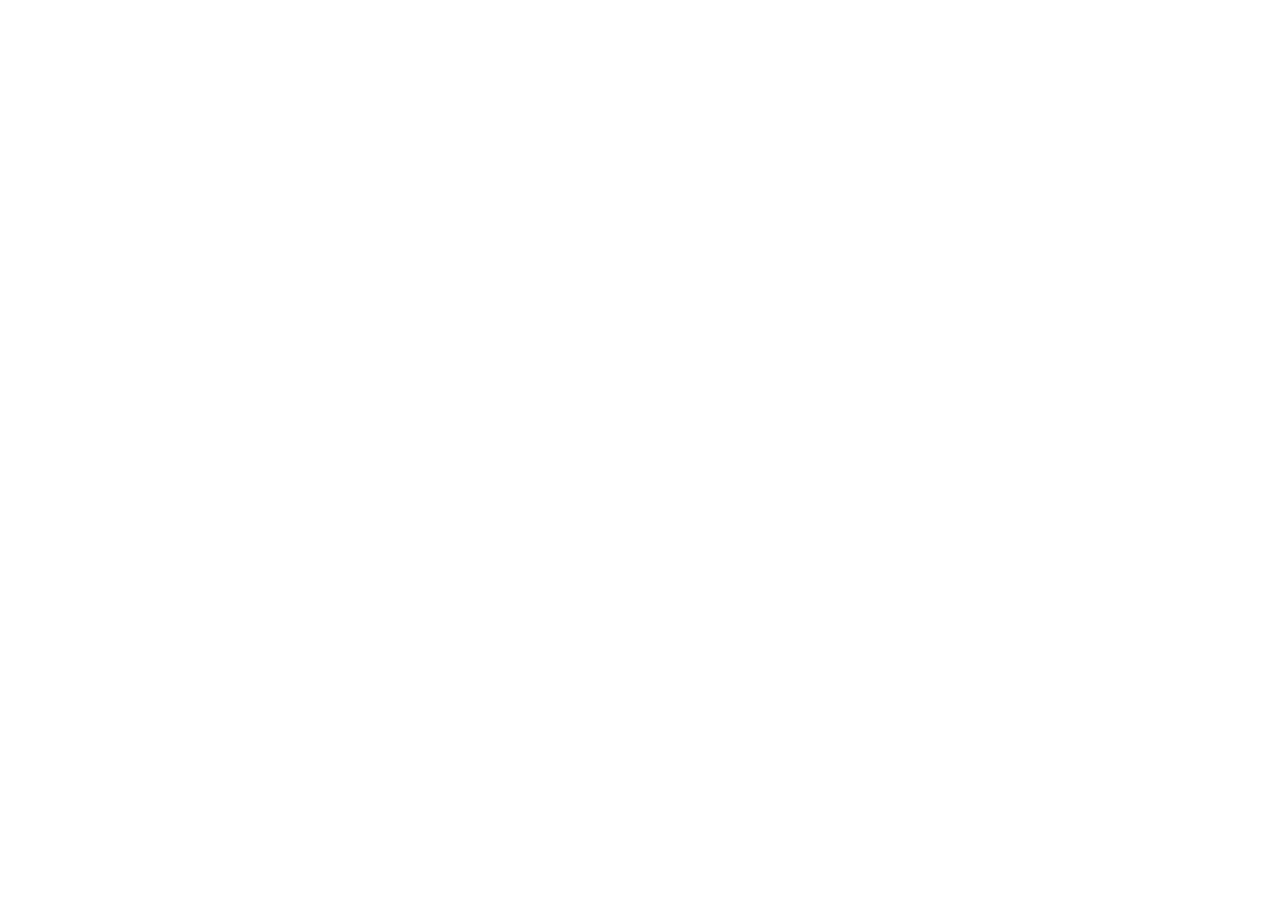
==== activities.html @ b8e9dfa6 "initial commit" ====
<!DOCTYPE html>
<html lang="en">
<head>
    <meta charset="UTF-8">
    <meta name="viewport" content="width=device-width, initial-scale=1.0">
    <title>Document</title>
</head>
<body>
    
</body>
</html>
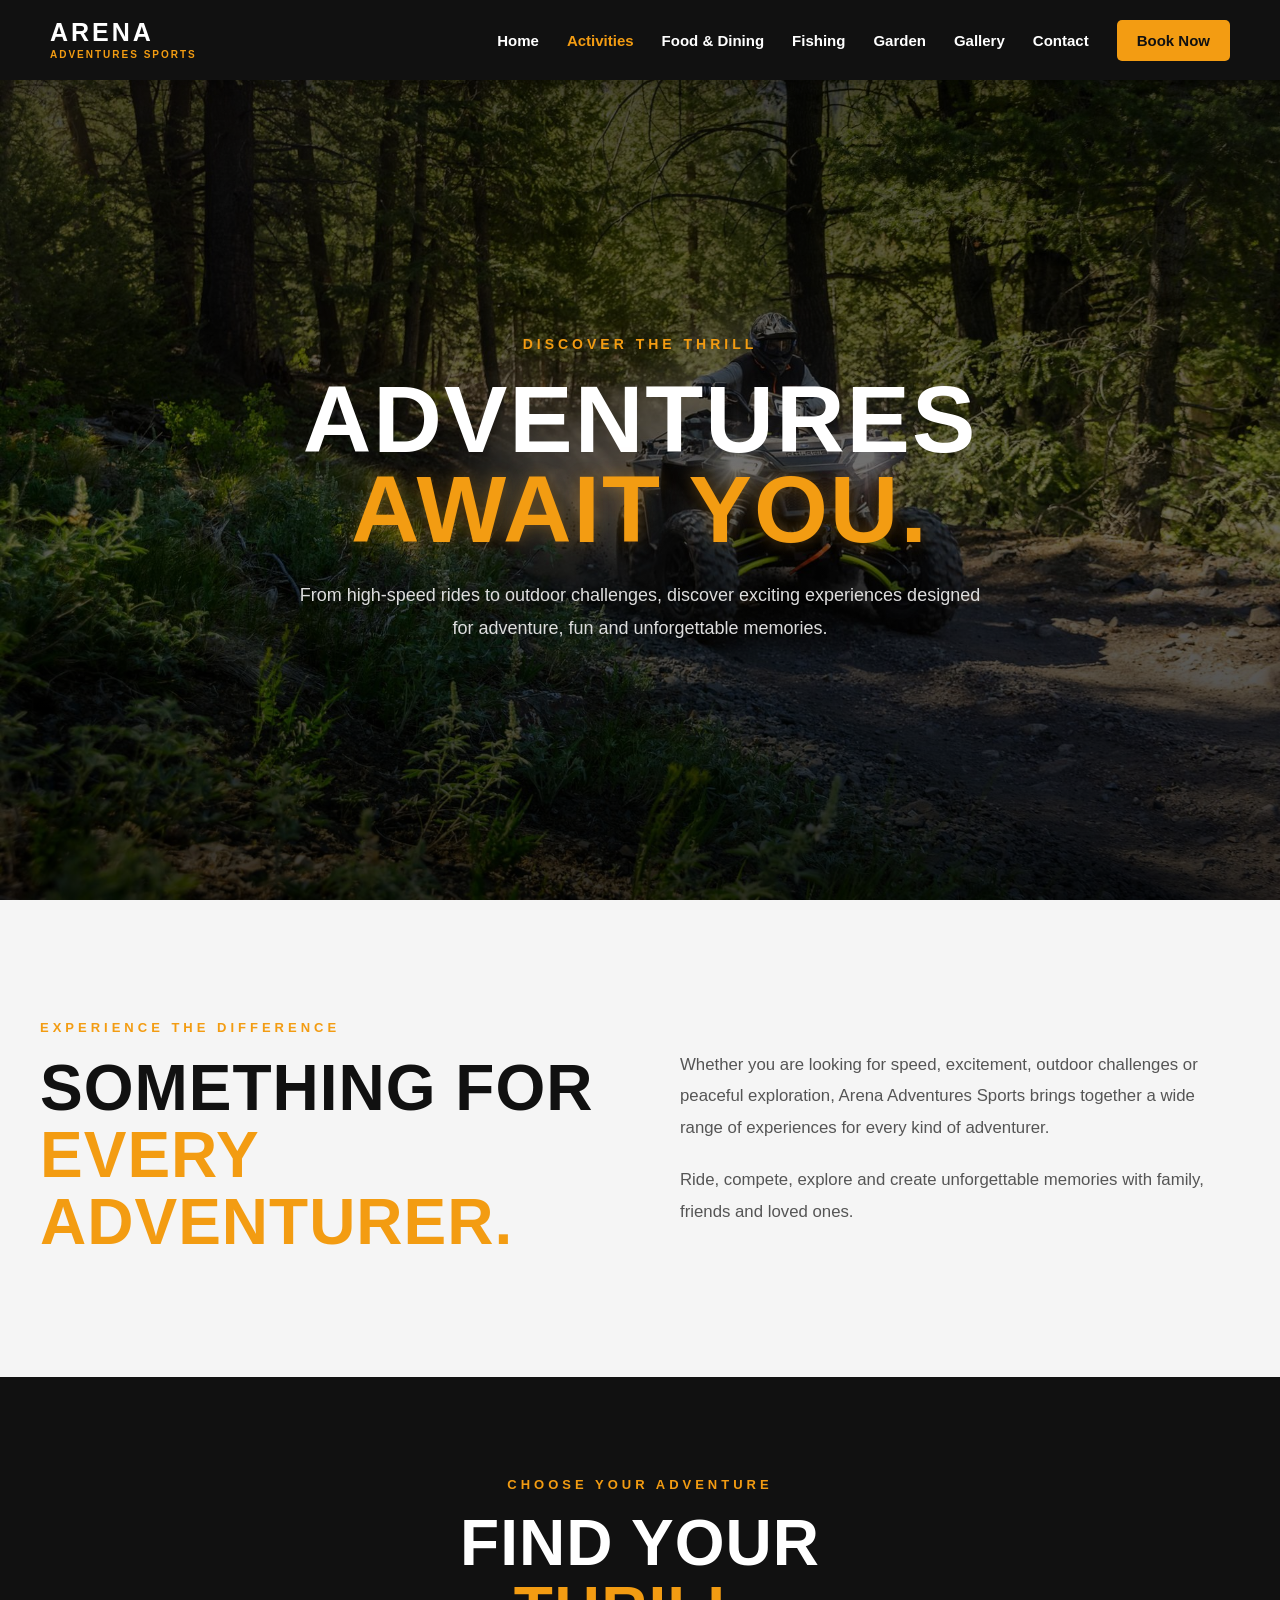
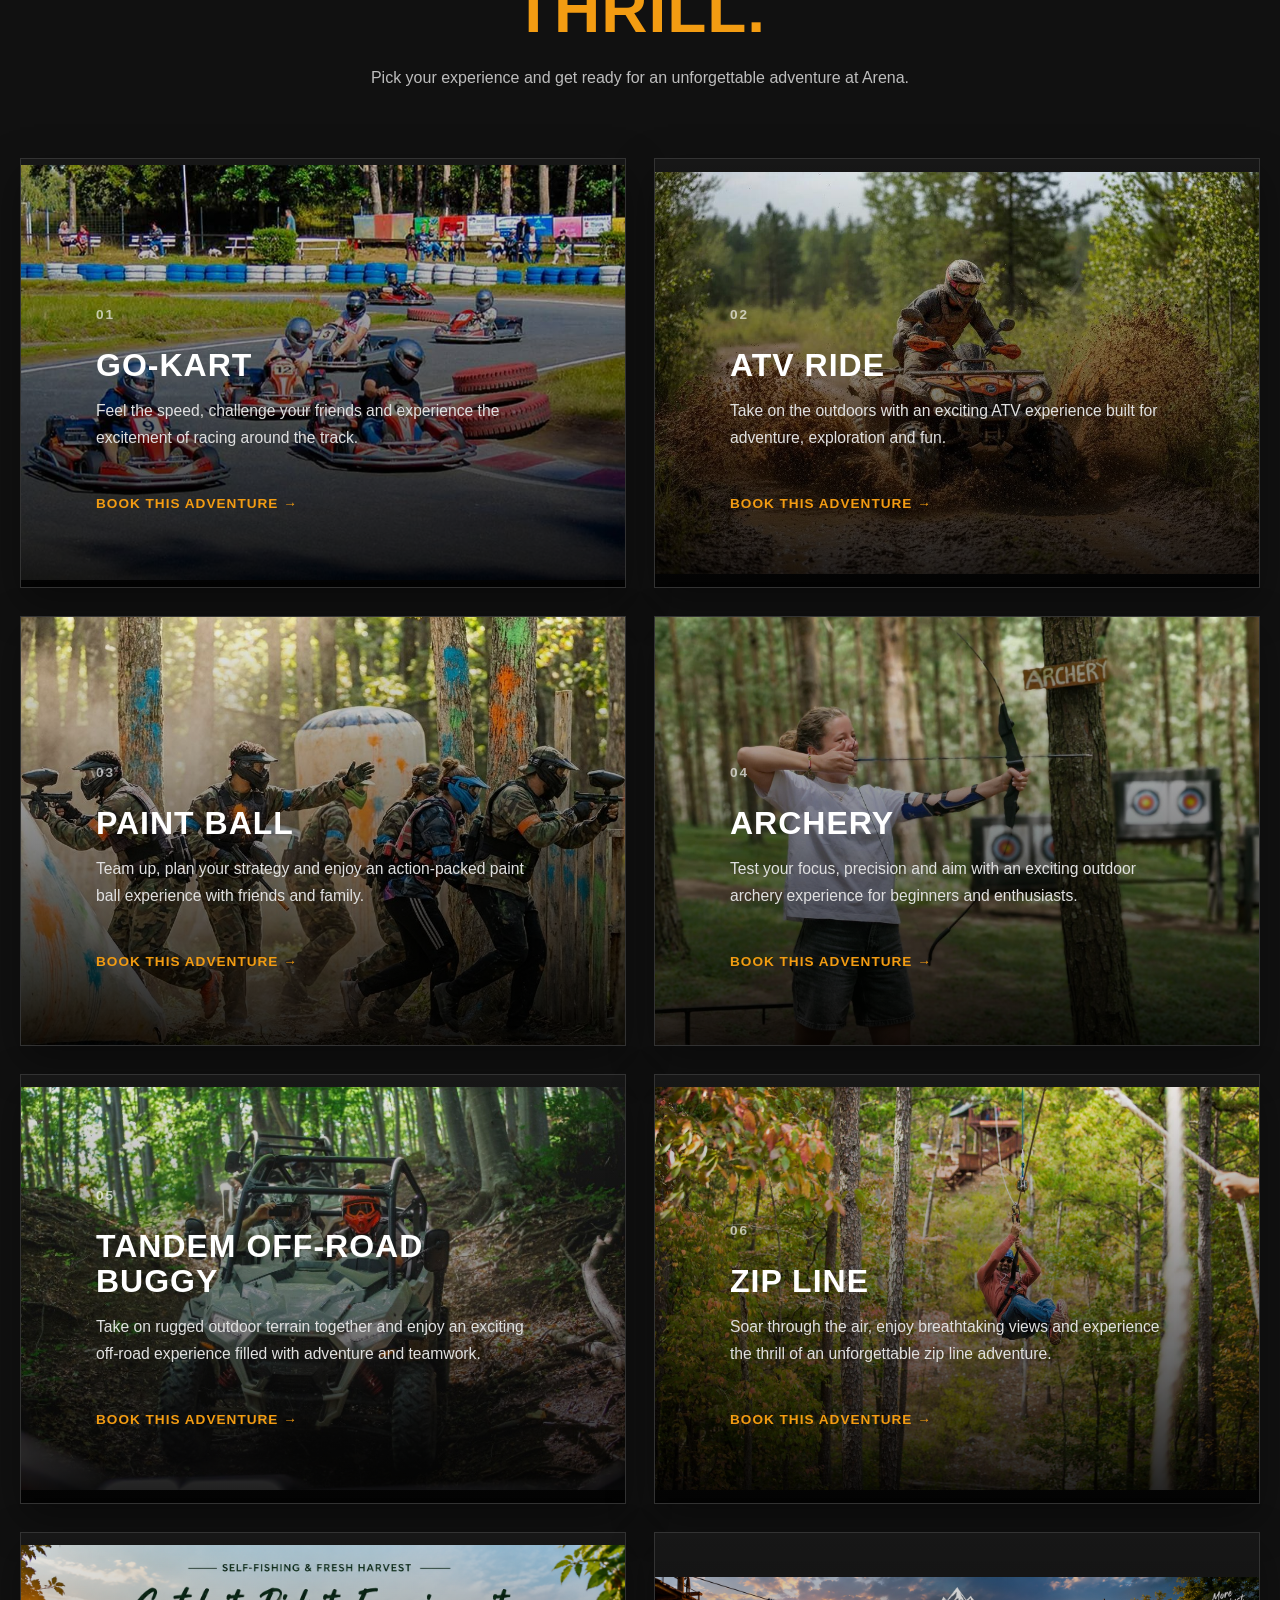
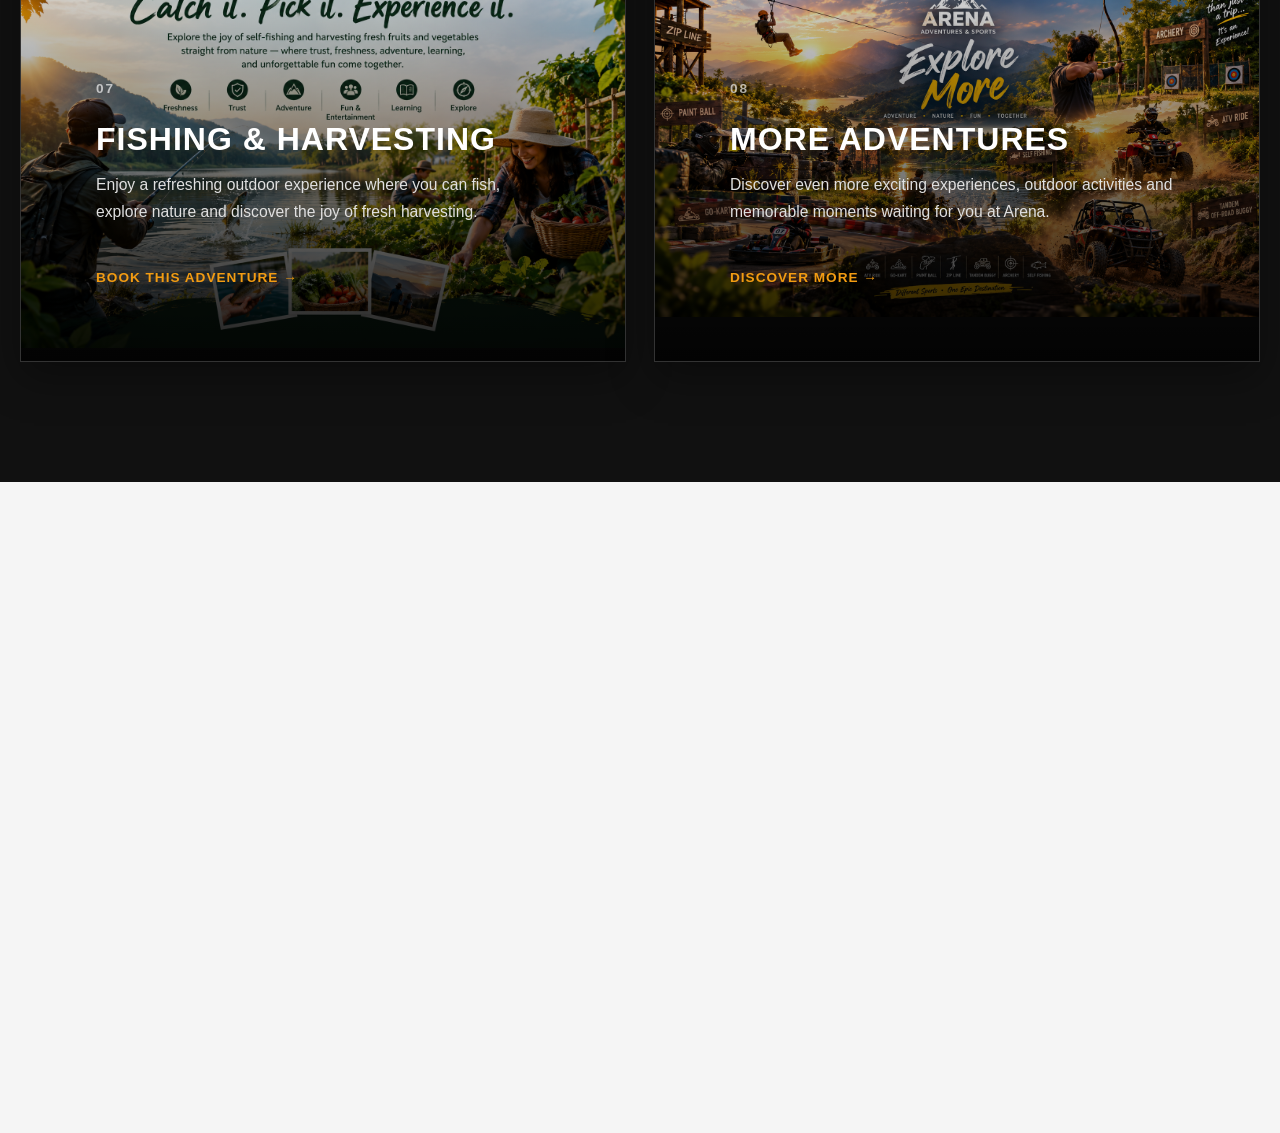
==== commit 1e4b699a: "index file change content  commit" ====
--- a/activities.html
+++ b/activities.html
@@ -1,11 +1,462 @@
 <!DOCTYPE html>
 <html lang="en">
+
 <head>
+
     <meta charset="UTF-8">
+
     <meta name="viewport" content="width=device-width, initial-scale=1.0">
-    <title>Document</title>
+
+    <title>Activities | Arena Adventures Sports</title>
+
+    <link rel="stylesheet" href="css/style.css">
+
 </head>
+
+
 <body>
-    
+
+    <!-- =================================
+         HEADER / NAVIGATION
+    ================================= -->
+
+    <header class="site-header">
+
+        <div class="logo">
+
+            <a href="index.html">
+
+                <span class="logo-main">ARENA</span>
+
+                <span class="logo-sub">
+                    ADVENTURES SPORTS
+                </span>
+
+            </a>
+
+        </div>
+
+
+        <button
+            class="menu-toggle"
+            aria-label="Open navigation menu"
+        >
+            ☰
+        </button>
+
+
+        <nav class="main-navigation">
+
+            <a href="index.html">Home</a>
+
+            <a href="activities.html">Activities</a>
+
+            <a href="food.html">Food & Dining</a>
+
+            <a href="fishing.html">Fishing</a>
+
+            <a href="garden.html">Garden</a>
+
+            <a href="gallery.html">Gallery</a>
+
+            <a href="contact.html">Contact</a>
+
+            <a href="booking.html" class="book-button">
+                Book Now
+            </a>
+
+        </nav>
+
+    </header>
+
+
+    <!-- =================================
+         ACTIVITIES PAGE
+    ================================= -->
+
+    <main>
+
+        <section class="activities-page">
+
+            <div class="activities-page-content">
+
+                <p class="section-label">
+                    DISCOVER THE THRILL
+                </p>
+
+                <h1>
+                    ADVENTURES
+                    <span>AWAIT YOU.</span>
+                </h1>
+
+                <p>
+                    From high-speed rides to outdoor challenges,
+                    discover exciting experiences designed for
+                    adventure, fun and unforgettable memories.
+                </p>
+
+            </div>
+
+        </section>
+
+         <!-- =================================
+             ACTIVITIES INTRODUCTION
+        ================================= -->
+
+        <section class="activities-intro-section">
+
+            <div class="activities-intro-container">
+
+                <div class="activities-intro-heading reveal">
+
+                    <p class="section-label">
+                        EXPERIENCE THE DIFFERENCE
+                    </p>
+
+                    <h2>
+                        SOMETHING FOR
+                        <span>EVERY ADVENTURER.</span>
+                    </h2>
+
+                </div>
+
+
+                <div class="activities-intro-content reveal">
+
+                    <p>
+                        Whether you are looking for speed, excitement,
+                        outdoor challenges or peaceful exploration,
+                        Arena Adventures Sports brings together a wide
+                        range of experiences for every kind of adventurer.
+                    </p>
+
+                    <p>
+                        Ride, compete, explore and create unforgettable
+                        memories with family, friends and loved ones.
+                    </p>
+
+                </div>
+
+            </div>
+
+        </section>
+
+        <!-- =================================
+             MAIN ACTIVITIES
+        ================================= -->
+
+        <section class="main-activities-section">
+
+            <div class="main-activities-container">
+
+                <div class="main-activities-heading reveal">
+
+                    <p class="section-label">
+                        CHOOSE YOUR ADVENTURE
+                    </p>
+
+                    <h2>
+                        FIND YOUR
+                        <span>THRILL.</span>
+                    </h2>
+
+                    <p>
+                        Pick your experience and get ready for
+                        an unforgettable adventure at Arena.
+                    </p>
+
+                </div>
+
+
+                <div class="main-activities-grid">
+
+
+                    <!-- GO-KART -->
+
+                    <article class="main-activity-card go-kart-activity reveal">
+
+                        <div class="main-activity-content">
+
+                            <span class="main-activity-number">
+                                01
+                            </span>
+
+                            <h3>
+                                GO-KART
+                            </h3>
+
+                            <p>
+                                Feel the speed, challenge your friends
+                                and experience the excitement of racing
+                                around the track.
+                            </p>
+
+                            <a href="booking.html">
+                                BOOK THIS ADVENTURE →
+                            </a>
+
+                        </div>
+
+                    </article>
+
+
+                    <!-- ATV -->
+
+                    <article class="main-activity-card atv-activity reveal">
+
+                        <div class="main-activity-content">
+
+                            <span class="main-activity-number">
+                                02
+                            </span>
+
+                            <h3>
+                                ATV RIDE
+                            </h3>
+
+                            <p>
+                                Take on the outdoors with an exciting
+                                ATV experience built for adventure,
+                                exploration and fun.
+                            </p>
+
+                            <a href="booking.html">
+                                BOOK THIS ADVENTURE →
+                            </a>
+
+                        </div>
+
+                    </article>
+
+
+                    <!-- PAINT BALL -->
+
+                    <article class="main-activity-card paint-ball-activity reveal">
+
+                        <div class="main-activity-content">
+
+                            <span class="main-activity-number">
+                                03
+                            </span>
+
+                            <h3>
+                                PAINT BALL
+                            </h3>
+
+                            <p>
+                                Team up, plan your strategy and enjoy
+                                an action-packed paint ball experience
+                                with friends and family.
+                            </p>
+
+                            <a href="booking.html">
+                                BOOK THIS ADVENTURE →
+                            </a>
+
+                        </div>
+
+                    </article>
+
+
+                    <!-- ARCHERY -->
+
+                    <article class="main-activity-card archery-activity reveal">
+
+                        <div class="main-activity-content">
+
+                            <span class="main-activity-number">
+                                04
+                            </span>
+
+                            <h3>
+                                ARCHERY
+                            </h3>
+
+                            <p>
+                                Test your focus, precision and aim with
+                                an exciting outdoor archery experience
+                                for beginners and enthusiasts.
+                            </p>
+
+                            <a href="booking.html">
+                                BOOK THIS ADVENTURE →
+                            </a>
+
+                        </div>
+
+                    </article>
+
+                    <!-- TANDEM OFF-ROAD BUGGY -->
+
+                    <article class="main-activity-card buggy-activity reveal">
+
+                        <div class="main-activity-content">
+
+                            <span class="main-activity-number">
+                                05
+                            </span>
+
+                            <h3>
+                                TANDEM OFF-ROAD BUGGY
+                            </h3>
+
+                            <p>
+                                Take on rugged outdoor terrain together
+                                and enjoy an exciting off-road experience
+                                filled with adventure and teamwork.
+                            </p>
+
+                            <a href="booking.html">
+                                BOOK THIS ADVENTURE →
+                            </a>
+
+                        </div>
+
+                    </article>
+
+
+                    <!-- ZIP LINE -->
+
+                    <article class="main-activity-card zipline-activity reveal">
+
+                        <div class="main-activity-content">
+
+                            <span class="main-activity-number">
+                                06
+                            </span>
+
+                            <h3>
+                                ZIP LINE
+                            </h3>
+
+                            <p>
+                                Soar through the air, enjoy breathtaking
+                                views and experience the thrill of an
+                                unforgettable zip line adventure.
+                            </p>
+
+                            <a href="booking.html">
+                                BOOK THIS ADVENTURE →
+                            </a>
+
+                        </div>
+
+                    </article>
+
+
+                    <!-- FISHING & HARVESTING -->
+
+                    <article class="main-activity-card fishing-activity reveal">
+
+                        <div class="main-activity-content">
+
+                            <span class="main-activity-number">
+                                07
+                            </span>
+
+                            <h3>
+                                FISHING & HARVESTING
+                            </h3>
+
+                            <p>
+                                Enjoy a refreshing outdoor experience
+                                where you can fish, explore nature and
+                                discover the joy of fresh harvesting.
+                            </p>
+
+                            <a href="booking.html">
+                                BOOK THIS ADVENTURE →
+                            </a>
+
+                        </div>
+
+                    </article>
+
+
+                    <!-- MORE ADVENTURES -->
+
+                    <article class="main-activity-card more-adventures-activity reveal">
+
+                        <div class="main-activity-content">
+
+                            <span class="main-activity-number">
+                                08
+                            </span>
+
+                            <h3>
+                                MORE ADVENTURES
+                            </h3>
+
+                            <p>
+                                Discover even more exciting experiences,
+                                outdoor activities and memorable moments
+                                waiting for you at Arena.
+                            </p>
+
+                            <a href="booking.html">
+                                DISCOVER MORE →
+                            </a>
+
+                        </div>
+
+                    </article>
+
+
+                </div>
+
+            </div>
+
+        </section>
+
+        <!-- =================================
+             ACTIVITIES BOTTOM CTA
+        ================================= -->
+
+        <section class="activities-bottom-cta reveal">
+
+            <div class="activities-bottom-cta-content">
+
+                <p class="section-label">
+                    YOUR ADVENTURE STARTS HERE
+                </p>
+
+                <h2>
+                    READY TO MAKE
+                    <span>YOUR MOVE?</span>
+                </h2>
+
+                <p>
+                    Choose your adventure, bring your favourite people
+                    and get ready for an unforgettable experience
+                    at Arena Adventures Sports.
+                </p>
+
+                <div class="activities-bottom-buttons">
+
+                    <a href="booking.html" class="activities-cta-primary">
+                        BOOK YOUR ADVENTURE
+                    </a>
+
+                    <a href="contact.html" class="activities-cta-secondary">
+                        CONTACT US
+                    </a>
+
+                </div>
+
+            </div>
+
+        </section>
+
+
+    </main>
+
+
+    <!-- =================================
+         JAVASCRIPT
+    ================================= -->
+
+    <script src="js/script.js"></script>
+
 </body>
+
 </html>
--- a/css/style.css
+++ b/css/style.css
@@ -0,0 +1,3680 @@
+* {
+    margin: 0;
+    padding: 0;
+    box-sizing: border-box;
+}
+
+body {
+    font-family: Arial, sans-serif;
+    background-color: #f5f5f5;
+    color: #222;
+}
+
+.site-header {
+    width: 100%;
+    height: 80px;
+
+    display: flex;
+    align-items: center;
+    justify-content: space-between;
+
+    padding: 0 50px;
+
+    background-color: #111;
+
+    position: sticky;
+    top: 0;
+
+    z-index: 1000;
+
+    box-shadow: 0 3px 15px rgba(0, 0, 0, 0.25);
+}
+
+.logo a {
+    color: white;
+    text-decoration: none;
+
+    display: flex;
+    flex-direction: column;
+
+    line-height: 1;
+}
+
+.logo-main {
+    font-size: 25px;
+    font-weight: 900;
+    letter-spacing: 3px;
+}
+
+.logo-sub {
+    margin-top: 5px;
+
+    font-size: 10px;
+    font-weight: 700;
+
+    letter-spacing: 2px;
+
+    color: #f39c12;
+}
+
+.main-navigation {
+    display: flex;
+    align-items: center;
+    gap: 28px;
+}
+
+.main-navigation a {
+    color: white;
+    text-decoration: none;
+
+    font-size: 15px;
+    font-weight: 600;
+
+    transition: 0.3s;
+}
+
+.main-navigation a:hover {
+    color: #f39c12;
+}
+
+.main-navigation .book-button {
+    background-color: #f39c12;
+
+    color: #111;
+
+    padding: 12px 20px;
+
+    border-radius: 5px;
+
+    font-weight: 700;
+}
+
+.main-navigation .book-button:hover {
+    background-color: white;
+    color: #111;
+}
+
+.main-navigation a.active {
+    color: #f39c12;
+}
+
+.menu-toggle {
+    display: none;
+
+    background: transparent;
+    border: none;
+
+    color: white;
+
+    font-size: 30px;
+    cursor: pointer;
+}
+
+@media (max-width:900px) {
+    .site-header {
+        padding: 0 25px;
+    }
+
+    .menu-toggle {
+        display: block;
+    }
+    .main-navigation {
+         display: none;
+
+         position: absolute;
+
+         top: 80px;
+         left: 0;
+
+         width: 100%;
+
+         background-color: #111;
+
+         flex-direction: column;
+
+         gap: 0;
+
+         padding: 20px 0;
+    }
+
+
+    .main-navigation.menu-open {
+        display:flex;
+    }
+
+    .main-navigation a {
+        width: 100%;
+
+        text-align: center;
+
+        padding: 15px 0;
+    }
+
+    
+}
+
+.hero {
+    min-height: calc(100vh - 80px);
+
+    display: flex;
+    align-items: center;
+    justify-content: center;
+
+    text-align: center;
+
+    padding: 80px 30px;
+
+    background:
+        linear-gradient(
+            90deg,
+            rgba(0, 0, 0, 0.55),
+            rgba(0, 0, 0, 0.25),
+            rgba(0, 0, 0, 0.45)
+        ),
+        url("../images/hero1.jpg");
+
+        background-size: cover;
+        background-position: center;
+        background-repeat: no-repeat;
+        
+        
+
+    color: white;
+
+    position: relative;
+}
+
+.hero-content {
+    max-width: 900px;
+    width: 100%;
+    margin: 0 auto;
+}
+
+.hero-small-text {
+    font-size: 17px;
+    font-weight: 750;
+    letter-spacing: 3px;
+    color: #e48f06;
+    margin-bottom: 15px;
+}
+
+.hero h1 {
+    font-size: clamp( 45px, 6vw, 80px);
+    line-height: 1.05;
+    font-weight: 900;
+    letter-spacing: 2px;
+    margin-bottom: 20px;
+}
+
+.hero h2 {
+    font-size: clamp(24px, 4vw, 42px);
+    font-weight: 500;
+    margin-bottom: 25px;
+}
+
+.hero-description {
+    max-width: 700px;
+    margin: 0 auto 35px;
+    font-size: 18px;
+    line-height: 1.7;
+    color: #dddddd;
+}
+
+.hero-buttons {
+    display: flex;
+    justify-content: center;
+    align-items: center;
+    gap: 20px;
+    flex-wrap: wrap;
+}
+
+.hero-button {
+    display: inline-block;
+    padding: 15px 28px;
+    text-decoration: none;
+    font-size: 14px;
+    font-weight: 800;
+    letter-spacing: 1px;
+    border-radius: 5px;
+    transition: 0.3s;
+}
+
+.primary-button {
+    background-color: #f39c12;
+    color: #111;
+}
+
+.primary-button:hover {
+    background-color: white;
+    color: #111;
+    transform: translate(-3px);
+}
+
+.secondary-button {
+    border: 2px solid white;
+    color: white;
+}
+
+.secondary-button:hover {
+    background-color: white;
+    color: #111;
+    transform: translate(-3px);
+}
+
+.scroll-indicator {
+    position: absolute;
+
+    bottom: 30px;
+    left: 50%;
+
+    transform: translate(-50%);
+
+    display: flex;
+    flex-direction: column;
+
+    align-items: center;
+
+    gap: 8px;
+
+    color: white;
+
+    font-size: 11px;
+
+    font-weight: 700;
+
+    letter-spacing: 2px;
+
+    opacity: 0.85;
+}
+
+.scroll-arrow {
+    font-size: 25px;
+    line-height: 1;
+    animation: scrollDown 1.5s infinite;
+}
+
+@keyframes scrollDown {
+    0%{
+        transform: translate(0);
+    }
+    50% {
+        transform: translate(8px);
+    }
+    100% {
+        transform: translate(0);
+    }
+}
+
+.experience-section {
+    padding: 120px 50px;
+    background-color: #f5f5f5;
+    color: #111;
+}
+
+.experience-container {
+    max-width: 1200px;
+    margin: 0 auto;
+    display: grid;
+    grid-template-columns: 1fr 1fr;
+    gap: 80px;
+    align-items: center;
+}
+
+.section-label {
+    margin-bottom: 18px;
+    font-size: 13px;
+    font-weight: 800;
+    letter-spacing: 4px;
+    color: #f39c12;
+}
+
+.experience-content h2 {
+    margin-bottom: 25px;
+    font-size: clamp(38px, 5vw, 60px);
+    line-height: 1.05;
+    font-weight: 900;
+    letter-spacing: 1px;
+}
+
+.experience-content h2 span {
+    display: block;
+    color: #f39c12;
+}
+
+.experience-description {
+    max-width: 600px;
+    margin-bottom: 18px;
+    font-size: 17px;
+    line-height: 1.8;
+    color: #555;
+}
+
+.experience-button {
+    display: inline-block;
+    margin-top: 15px;
+    padding: 14px 25px;
+    background-color: #111;
+    color: white;
+    text-decoration: none;
+    font-size: 13px;
+    font-weight: 800;
+    letter-spacing: 1px;
+    border-radius: 5px;
+    transition: 0.3s;
+}
+
+.experience-button:hover {
+    background-color: #f39c12;
+    color: #111;
+    transform: translate(-3px);
+}
+
+.experience-highlights {
+    display: flex;
+    flex-direction: column;
+    gap: 0;
+}
+
+.highlight-item {
+    display: grid;
+    grid-template-columns: 70px 1fr;
+    gap: 25px;
+    padding: 28px 0;
+    border-bottom: 1px solid #d6d6d6;
+}
+
+.highlight-item:first-child {
+    border-top: 1px solid #d6d6d6;
+}
+
+.highlight-item h3 {
+    font-size: 22px;
+    font-weight: 900;
+    color: #f39c12;
+}
+
+.highlight-item h4 {
+    margin-bottom: 8px;
+    font-size: 18px;
+    font-weight: 900;
+    letter-spacing: 2px;
+}
+
+.highlight-item p {
+    font-size: 14px;
+    line-height: 1.6;
+    color: #666;
+}
+
+@media (max-width: 900px) {
+    .experience-section {
+        padding: 80px 25px;
+    }
+
+    .experience-container {
+        grid-template-columns: 1fr;
+        gap: 60px;
+    }
+
+    .experience-content h2 {
+        font-size: 42px;
+    }
+
+    .experience-description {
+        font-size: 16px;
+    }
+
+    .highlight-item {
+        grid-template-columns: 55px 1fr;
+        gap: 15px;
+    }
+}
+
+.activities-section {
+    padding: 120px 50px;
+    background-color: #111;
+    color: white;
+}
+
+.activities-container {
+    max-width: 1200px;
+    margin: 0 auto;
+}
+
+.activities-heading {
+    max-width: 700px;
+    margin-bottom: 60px;
+}
+
+.activities-heading h2 {
+    margin-bottom: 20px;
+    font-size: clamp(40px, 5vw, 64px);
+    line-height: 1.05;
+    font-weight: 900;
+    letter-spacing: 1px;
+}
+
+.activities-heading h2 span {
+    display: block;
+    color: #f39c12;
+}
+
+.activities-heading > p:last-child {
+    max-width: 600px;
+    font-size: 17px;
+    line-height: 1.7;
+    color: #bdbdbd;
+}
+
+.activities-grid {
+    display: grid;
+    grid-template-columns: repeat(2, 1fr);
+    gap: 20px;
+}
+
+.activity-card {
+    min-height: 320px;
+    display: flex;
+    align-items: flex-end;
+    padding: 35px;
+    background: 
+        linear-gradient(
+            180deg,
+            rgba(0, 0, 0, 0.10),
+            rgba(0, 0, 0, 0.90)
+        );
+    border: 1px solid #333;
+    position: relative;
+    overflow: hidden;
+    transition: 0.4s;
+}
+
+.activity-card:hover {
+    transform: translate(-8px);
+    border-color: #f39c12;
+}
+
+.activity-card-content {
+    position: relative;
+    z-index: 2;
+    max-width: 500px;
+}
+
+.activity-number {
+    display: block;
+    margin-bottom: 15px;
+    color: #f39c12;
+    font-size: 13px;
+    font-weight: 800;
+    letter-spacing: 3px;
+}
+
+.activity-card h3 {
+    margin-bottom: 12px;
+    font-size: 30px;
+    font-weight: 900;
+    letter-spacing: 1px;
+}
+
+.activity-card p {
+    margin-bottom: 20px;
+    font-size: 15px;
+    line-height: 1.6;
+    color: #d0d0d0;
+}
+
+.activity-card a {
+    color: #f39c12;
+    text-decoration: none;
+    font-size: 13px;
+    font-weight: 800;
+    letter-spacing: 1px;
+    transition: 0.3s;
+}
+
+.activity-card a:hover {
+    color: white;
+    padding-left: 6px;
+}
+
+@media (max-width: 900px) {
+    .activities-section {
+        padding: 80px 25px;
+    }
+
+    .activities-grid {
+        grid-template-columns: 1fr;
+    }
+
+    .activity-card {
+        min-height: 280px;
+        padding: 28px;
+    }
+}
+
+.go-kart-card {
+    background: 
+        linear-gradient(
+            180deg,
+            rgba(0, 0, 0, 0.10),
+            rgba(0, 0, 0, 0.90)
+        ),
+        url("../images/go-kart.jpg");
+
+        background-size: cover;
+        background-position: center;
+        background-repeat: no-repeat;
+}
+
+.atv-card {
+    background: 
+       linear-gradient(
+        180deg,
+        rgba(0, 0, 0, 0.10),
+        rgba(0, 0, 0, 0.90)
+       ),
+       url("../images/atv.jpg");
+
+       background-size: cover;
+       background-position: center;
+       background-repeat: no-repeat;
+}
+
+.paint-ball-card {
+    background: 
+    linear-gradient(
+        180deg,
+        rgba(0, 0, 0, 0.10),
+        rgba(0, 0, 0, 0.90)
+    ),
+    url("../images/paint-ball.jpg");
+
+    background-size: cover;
+    background-position: center;
+    background-repeat: no-repeat;
+}
+
+/* ================================
+   NEW ACTIVITY CARD IMAGES
+================================ */
+
+.archery-card {
+    background:
+        linear-gradient(
+            180deg,
+            rgba(0, 0, 0, 0.10),
+            rgba(0, 0, 0, 0.90)
+        ),
+        url("../images/archery.jpg");
+
+    background-size: cover;
+    background-position: center;
+    background-repeat: no-repeat;
+}
+
+.buggy-card {
+    background:
+        linear-gradient(
+            180deg,
+            rgba(0, 0, 0, 0.10),
+            rgba(0, 0, 0, 0.90)
+        ),
+        url("../images/buggy.jpg");
+
+    background-size: cover;
+    background-position: center;
+    background-repeat: no-repeat;
+}
+
+.rope-card {
+    background:
+        linear-gradient(
+            180deg,
+            rgba(0, 0, 0, 0.10),
+            rgba(0, 0, 0, 0.90)
+        ),
+        url("../images/zipline.jpg");
+
+    background-size: cover;
+    background-position: center;
+    background-repeat: no-repeat;
+}
+
+.more-card {
+    background: 
+    linear-gradient(
+        180deg,
+        rgba(0, 0, 0, 0.10),
+        rgba(0, 0, 0, 0.90)
+    ),
+    url("../images/food.png");
+
+    background-size: cover;
+    background-position: center;
+    background-repeat: no-repeat;
+}
+
+.fish-card {
+    background: 
+    linear-gradient(
+        180deg,
+        rgba(0, 0, 0, 0.10),
+        rgba(0, 0, 0, 0.90)
+    ),
+    url("../images/fishing.jpg");
+
+    background-size: cover;
+    background-position: center;
+    background-repeat: no-repeat;
+}
+
+.go-kart-card,
+.atv-card,
+.paint-ball-card,
+.archery-card,
+.buggy-card,
+.rope-card,
+.more-card,
+.fish-card {
+    background-size: 100%;
+
+    transition: 
+         transform 0.5s ease,
+         background-size 1.5s ease;
+}
+
+.go-kart-card:hover,
+.atv-card:hover,
+.paint-ball-card:hover,
+.archery-card:hover,
+.buggy-card:hover,
+.rope-card:hover,
+.more-card:hover,
+.fish-card:hover {
+    background-size: 135%;
+    transform: translate(-8px);
+}
+
+
+.activities-cta {
+    margin-top: 50px;
+    text-align: center;
+}
+
+.activities-cta a {
+    display: inline-block;
+    padding: 15px 30px;
+    border: 2px solid #f39c12;
+    color: #f39c12;
+    text-decoration: none;
+    font-size: 13px;
+    font-weight: 800;
+    letter-spacing: 1px;
+    transition: 0.3s;
+}
+
+.activities-cta a:hover {
+    background-color: #f39c12;
+    color: #111;
+    transform: translate(-3px);
+}
+
+.activity-card::after {
+    content: "";
+    position: absolute;
+    inset: 0;
+    background: rgba(0, 0, 0, 0.15);
+    transition: 0.4s;
+}
+
+.activity-card:hover::after {
+    background: rgba(0, 0, 0, 0.35);
+}
+
+.cinematic-title {
+    display: flex;
+    justify-content: center;
+    align-items: center;
+    flex-wrap: wrap;
+    gap: 0 18px;
+}
+
+.cinematic-title span {
+    display: inline-block;
+
+    opacity: 0;
+
+    transform: translateY(35px);
+
+    animation: cinematicReveal 0.8s ease forwards;
+}
+
+
+/* WORD-BY-WORD DELAY */
+
+.cinematic-title span:nth-child(1) {
+    animation-delay: 0.2s;
+}
+
+.cinematic-title span:nth-child(2) {
+    animation-delay: 0.4s;
+}
+
+.cinematic-title span:nth-child(3) {
+    animation-delay: 0.6s;
+}
+
+.cinematic-title span:nth-child(4) {
+    animation-delay: 0.8s;
+}
+
+.cinematic-title span:nth-child(5) {
+    animation-delay: 1s;
+}
+
+
+/* CINEMATIC REVEAL */
+
+@keyframes cinematicReveal {
+
+    0% {
+        opacity: 0;
+        transform: translateY(35px);
+        filter: blur(8px);
+    }
+
+    100% {
+        opacity: 1;
+        transform: translateY(0);
+        filter: blur(0);
+    }
+
+}
+
+.hero-subtitle {
+    opacity: 0;
+
+    transform: translateY(25px);
+
+    filter: blur(6px);
+
+    animation: subtitleReveal 1s ease forwards;
+
+    animation-delay: 1.5s;
+}
+
+
+/* ================================
+   SUBTITLE REVEAL
+================================ */
+
+@keyframes subtitleReveal {
+
+    0% {
+        opacity: 0;
+        transform: translateY(25px);
+        filter: blur(6px);
+    }
+
+    60% {
+        opacity: 1;
+        transform: translateY(-2px);
+        filter: blur(1px);
+    }
+
+    100% {
+        opacity: 1;
+        transform: translateY(0);
+        filter: blur(0);
+    }
+
+}
+
+.hero-description-animated {
+    opacity: 0;
+
+    transform: translateY(20px);
+
+    filter: blur(5px);
+
+    animation: descriptionReveal 1s ease forwards;
+
+    animation-delay: 1.9s;
+}
+
+
+/* ================================
+   DESCRIPTION REVEAL
+================================ */
+
+@keyframes descriptionReveal {
+
+    0% {
+        opacity: 0;
+        transform: translateY(20px);
+        filter: blur(5px);
+    }
+
+    60% {
+        opacity: 1;
+        transform: translateY(-2px);
+        filter: blur(1px);
+    }
+
+    100% {
+        opacity: 1;
+        transform: translateY(0);
+        filter: blur(0);
+    }
+
+}
+
+.hero-buttons-animated {
+    opacity: 0;
+
+    transform: translateY(25px);
+
+    filter: blur(5px);
+
+    animation: buttonsReveal 1s ease forwards;
+
+    animation-delay: 2.3s;
+}
+
+
+/* ================================
+   BUTTON REVEAL
+================================ */
+
+@keyframes buttonsReveal {
+
+    0% {
+        opacity: 0;
+        transform: translateY(25px);
+        filter: blur(5px);
+    }
+
+    60% {
+        opacity: 1;
+        transform: translateY(-2px);
+        filter: blur(1px);
+    }
+
+    100% {
+        opacity: 1;
+        transform: translateY(0);
+        filter: blur(0);
+    }
+
+}
+
+.activity-card:hover {
+    border-color: #f39c12;
+    box-shadow: 0 15px 35px rgba(243, 156, 18, 0.18);
+}
+
+.activity-card-content {
+    transition: transform 0.4s ease;
+}
+
+.activity-card:hover .activity-card-content {
+    transform: translateY(-8px);
+}
+
+/* ================================
+   EXPLORE LINK HOVER EFFECT
+================================ */
+
+.activity-card a {
+    display: inline-block;
+    transition: color 0.3s ease, transform 0.3s ease;
+}
+
+.activity-card a:hover {
+    color: white;
+    transform: translateX(8px);
+}
+
+/* ================================
+   EXPERIENCE STATS
+================================ */
+
+.experience-stats {
+    margin-top: 70px;
+
+    display: grid;
+    grid-template-columns: repeat(4, 1fr);
+
+    border-top: 1px solid #333;
+    border-bottom: 1px solid #333;
+}
+
+.stat-item {
+    padding: 30px 20px;
+
+    text-align: center;
+
+    border-right: 1px solid #333;
+}
+
+.stat-item:last-child {
+    border-right: none;
+}
+
+.stat-number {
+    display: block;
+
+    margin-bottom: 8px;
+
+    color: #f39c12;
+
+    font-size: 38px;
+    font-weight: 900;
+    letter-spacing: 1px;
+}
+
+.stat-label {
+    display: block;
+
+    color: #bdbdbd;
+
+    font-size: 11px;
+    font-weight: 800;
+    letter-spacing: 1.5px;
+}
+
+
+/* ================================
+   EXPERIENCE STATS HOVER
+================================ */
+
+.stat-item {
+    transition: 0.3s;
+}
+
+.stat-item:hover {
+    background-color: #1a1a1a;
+}
+
+.stat-item:hover .stat-number {
+    transform: scale(1.08);
+}
+
+.stat-number {
+    transition: transform 0.3s ease;
+}
+
+
+/* ================================
+   EXPERIENCE STATS MOBILE
+================================ */
+
+@media (max-width: 900px) {
+
+    .experience-stats {
+        grid-template-columns: repeat(2, 1fr);
+    }
+
+    .stat-item:nth-child(2) {
+        border-right: none;
+    }
+
+    .stat-item:nth-child(1),
+    .stat-item:nth-child(2) {
+        border-bottom: 1px solid #333;
+    }
+
+}
+
+
+@media (max-width: 500px) {
+
+    .experience-stats {
+        grid-template-columns: 1fr;
+    }
+
+    .stat-item {
+        border-right: none;
+        border-bottom: 1px solid #333;
+    }
+
+    .stat-item:last-child {
+        border-bottom: none;
+    }
+
+}
+
+/* ================================
+   FOOD & DINING SECTION
+================================ */
+
+.food-section {
+    padding: 120px 50px;
+
+    background-color: #f5f5f5;
+    color: #111;
+}
+
+.food-container {
+    width: 100%;
+    min-height: 600px;
+
+    margin: 0 auto;
+
+    display: flex;
+    align-items: center;
+
+    background:
+        linear-gradient(
+            90deg,
+            rgba(0, 0, 0, 0.88),
+            rgba(0, 0, 0, 0.55),
+            rgba(0, 0, 0, 0.20)
+        ),
+        url("../images/hero.png");
+
+    background-size: cover;
+    background-position: center;
+
+    position: relative;
+    overflow: hidden;
+}
+
+.food-content {
+    max-width: 650px;
+
+    padding: 70px;
+    color: white;
+
+    position: relative;
+    z-index: 2;
+}
+
+.food-content h2 {
+    margin-bottom: 25px;
+
+    font-size: clamp(40px, 5vw, 64px);
+    line-height: 1.05;
+
+    font-weight: 900;
+    letter-spacing: 1px;
+}
+
+.food-content h2 span {
+    display: block;
+    color: #f39c12;
+}
+
+.food-description {
+    max-width: 600px;
+
+    margin-bottom: 18px;
+
+    font-size: 17px;
+    line-height: 1.8;
+
+    color: #dddddd;
+}
+
+
+/* ================================
+   FOOD BUTTONS
+================================ */
+
+.food-buttons {
+    display: flex;
+
+    align-items: center;
+
+    gap: 15px;
+
+    margin-top: 30px;
+
+    flex-wrap: wrap;
+}
+
+.food-button {
+    display: inline-block;
+
+    padding: 14px 24px;
+
+    text-decoration: none;
+
+    font-size: 13px;
+    font-weight: 800;
+
+    letter-spacing: 1px;
+
+    border-radius: 4px;
+
+    transition: 0.3s;
+}
+
+.primary-food-button {
+    background-color: #f39c12;
+    color: #111;
+}
+
+.primary-food-button:hover {
+    background-color: white;
+    color: #111;
+
+    transform: translateY(-3px);
+}
+
+.secondary-food-button {
+    border: 2px solid white;
+    color: white;
+}
+
+.secondary-food-button:hover {
+    background-color: white;
+    color: #111;
+
+    transform: translateY(-3px);
+}
+
+
+/* ================================
+   FOOD MOBILE DESIGN
+================================ */
+
+@media (max-width: 900px) {
+
+    .food-section {
+        padding: 80px 25px;
+    }
+
+    .food-container {
+        min-height: 600px;
+    }
+
+    .food-content {
+        padding: 50px 30px;
+    }
+
+    .food-content h2 {
+        font-size: 42px;
+    }
+
+    .food-description {
+        font-size: 16px;
+    }
+
+}
+
+
+@media (max-width: 500px) {
+
+    .food-content {
+        padding: 40px 25px;
+    }
+
+    .food-buttons {
+        flex-direction: column;
+        align-items: stretch;
+    }
+
+    .food-button {
+        text-align: center;
+    }
+
+}
+
+
+
+
+
+/* ================================
+   FEATURED ACTIVITY CARDS
+================================ */
+
+.activities-grid .activity-card:nth-child(1),
+.activities-grid .activity-card:nth-child(2) {
+    min-height: 380px;
+}
+
+@media (max-width: 900px) {
+
+    .activities-grid .activity-card:nth-child(1),
+    .activities-grid .activity-card:nth-child(2) {
+        min-height: 320px;
+    }
+
+}
+
+/* =================================
+   CINEMATIC EXPERIENCE BACKGROUND
+   ================================= */
+
+.experience-section {
+    position: relative;
+    color: white;
+
+    background:
+        linear-gradient(
+            90deg,
+            rgba(0, 0, 0, 0.92),
+            rgba(0, 0, 0, 0.78),
+            rgba(0, 0, 0, 0.60)
+        ),
+        url("../images/atv.jpg");
+
+    background-size: cover;
+    background-position: center;
+    background-attachment: fixed;
+}
+
+.experience-content h2 {
+    color: white;
+}
+
+.experience-description {
+    color: #d0d0d0;
+}
+
+.highlight-item {
+    border-color: rgba(255,255,255,0.20);
+}
+
+.highlight-item h4 {
+    color: white;
+}
+
+.highlight-item p {
+    color: #c5c5c5;
+}
+
+
+/* =================================
+   WHY ARENA SECTION
+   ================================= */
+
+.why-arena-section {
+    padding: 120px 50px;
+    background-color: #111;
+    color: white;
+    position: relative;
+    overflow: hidden;
+}
+
+/* Subtle orange atmosphere */
+
+.why-arena-section::before {
+    content: "";
+    position: absolute;
+    width: 450px;
+    height: 450px;
+    top: -220px;
+    right: -180px;
+    background: rgba(243, 156, 18, 0.08);
+    border-radius: 50%;
+    filter: blur(20px);
+}
+
+/* Main container */
+
+.why-arena-container {
+    max-width: 1200px;
+    margin: 0 auto;
+    position: relative;
+    z-index: 2;
+}
+
+/* Heading */
+
+.why-arena-heading {
+    max-width: 750px;
+    margin-bottom: 65px;
+}
+
+.why-arena-heading h2 {
+    margin-bottom: 25px;
+    font-size: clamp(40px, 5vw, 64px);
+    line-height: 1.05;
+    font-weight: 900;
+    letter-spacing: 1px;
+}
+
+.why-arena-heading h2 span {
+    display: block;
+    color: #f39c12;
+}
+
+.why-arena-heading > p:last-child {
+    max-width: 650px;
+    font-size: 17px;
+    line-height: 1.8;
+    color: #bdbdbd;
+}
+
+/* Feature grid */
+
+.why-arena-grid {
+    display: grid;
+    grid-template-columns: repeat(2, 1fr);
+    gap: 1px;
+    background-color: #333;
+    border: 1px solid #333;
+}
+
+/* Feature item */
+
+.why-arena-item {
+    min-height: 260px;
+    padding: 40px;
+    background-color: #111;
+    transition: 0.4s ease;
+    position: relative;
+}
+
+.why-arena-item:hover {
+    background-color: #181818;
+    transform: translateY(-5px);
+    z-index: 2;
+}
+
+/* Number */
+
+.why-number {
+    display: block;
+    margin-bottom: 25px;
+    color: #f39c12;
+    font-size: 14px;
+    font-weight: 900;
+    letter-spacing: 3px;
+}
+
+/* Title */
+
+.why-arena-item h3 {
+    margin-bottom: 15px;
+    font-size: 24px;
+    font-weight: 900;
+    letter-spacing: 1px;
+}
+
+/* Description */
+
+.why-arena-item p {
+    max-width: 500px;
+    font-size: 15px;
+    line-height: 1.7;
+    color: #aaa;
+}
+
+/* Orange line */
+
+.why-arena-item::after {
+    content: "";
+    position: absolute;
+    left: 40px;
+    bottom: 25px;
+    width: 35px;
+    height: 3px;
+    background-color: #f39c12;
+    transition: 0.4s ease;
+}
+
+.why-arena-item:hover::after {
+    width: 70px;
+}
+
+/* =================================
+   MOBILE
+   ================================= */
+
+@media (max-width: 900px) {
+
+    .why-arena-section {
+        padding: 80px 25px;
+    }
+
+    .why-arena-heading {
+        margin-bottom: 45px;
+    }
+
+    .why-arena-heading h2 {
+        font-size: 42px;
+    }
+
+    .why-arena-heading > p:last-child {
+        font-size: 16px;
+    }
+
+    .why-arena-grid {
+        grid-template-columns: 1fr;
+    }
+
+    .why-arena-item {
+        min-height: 230px;
+        padding: 30px;
+    }
+
+    .why-arena-item::after {
+        left: 30px;
+        bottom: 20px;
+    }
+}
+
+@media (max-width: 500px) {
+
+    .why-arena-section {
+        padding: 70px 20px;
+    }
+
+    .why-arena-heading h2 {
+        font-size: 38px;
+    }
+
+    .why-arena-item {
+        padding: 28px;
+    }
+}
+
+/* =================================
+   PREMIUM FOOD SECTION TRANSITION
+   ================================= */
+
+.food-section {
+    background-color: #111;
+    padding-top: 100px;
+    padding-bottom: 100px;
+}
+
+/* Make the food image feel cinematic */
+
+.food-container {
+    min-height: 620px;
+    border: 1px solid #333;
+    box-shadow: 0 20px 60px rgba(0, 0, 0, 0.35);
+}
+
+/* Stronger food image overlay */
+
+.food-container {
+    background:
+        linear-gradient(
+            90deg,
+            rgba(0, 0, 0, 0.90),
+            rgba(0, 0, 0, 0.58),
+            rgba(0, 0, 0, 0.18)
+        ),
+        url("../images/food.jpg");
+
+    background-size: cover;
+    background-position: center;
+}
+
+/* Food heading */
+
+.food-content h2 {
+    text-transform: uppercase;
+}
+
+
+
+/* Mobile */
+
+@media (max-width: 900px) {
+
+    .food-section {
+        padding-top: 70px;
+        padding-bottom: 70px;
+    }
+
+    .food-container {
+        min-height: 600px;
+    }
+}
+
+/* =================================
+   BOOK NOW PREMIUM ANIMATION
+   ================================= */
+
+.main-navigation .book-button {
+    position: relative;
+    overflow: hidden;
+    z-index: 1;
+}
+
+/* Moving highlight line */
+
+.main-navigation .book-button::before {
+    content: "";
+    position: absolute;
+    top: 0;
+    left: -100%;
+    width: 100%;
+    height: 3px;
+    background-color: white;
+    transition: left 0.5s ease;
+    z-index: -1;
+}
+
+/* Move line from left to right */
+
+.main-navigation .book-button:hover::before {
+    left: 100%;
+}
+
+
+/* =================================
+   BOOK NOW - AUTO ATTENTION EFFECT
+   ================================= */
+
+.main-navigation .book-button {
+    position: relative;
+    overflow: hidden;
+    animation: bookNowPulse 2s ease-in-out infinite;
+}
+
+/* Soft glowing pulse */
+
+@keyframes bookNowPulse {
+
+    0% {
+        transform: scale(1);
+        box-shadow: 0 0 0 rgba(243, 156, 18, 0);
+    }
+
+    50% {
+        transform: scale(1.06);
+        box-shadow: 0 0 22px rgba(243, 156, 18, 0.65);
+    }
+
+    100% {
+        transform: scale(1);
+        box-shadow: 0 0 0 rgba(243, 156, 18, 0);
+    }
+}
+
+.main-navigation .book-button:hover {
+    animation: none;
+}
+
+/* =================================
+   HERO BUTTON SHINE EFFECT
+   ================================= */
+
+.hero-button {
+    position: relative;
+    overflow: hidden;
+    z-index: 1;
+}
+
+/* Moving shine */
+
+.hero-button::before {
+    content: "";
+    position: absolute;
+    top: 0;
+    left: -120%;
+    width: 70%;
+    height: 100%;
+    background: linear-gradient(
+        90deg,
+        transparent,
+        rgba(255,255,255,0.35),
+        transparent
+    );
+    transform: skewX(-20deg);
+    animation: buttonShine 3.5s ease-in-out infinite;
+    z-index: -1;
+}
+
+@keyframes buttonShine {
+
+    0% {
+        left: -120%;
+    }
+
+    45% {
+        left: 150%;
+    }
+
+    100% {
+        left: 150%;
+    }
+}
+
+/* =================================
+   CINEMATIC SECTION DIVIDER
+   ================================= */
+
+.activities-section {
+    position: relative;
+}
+
+.activities-section::after {
+    content: "";
+    position: absolute;
+    bottom: 0;
+    left: 50%;
+    width: 120px;
+    height: 3px;
+    background-color: #f39c12;
+    transform: translateX(-50%);
+    box-shadow: 0 0 15px rgba(243, 156, 18, 0.7);
+}
+
+/* =================================
+   WHY ARENA CARD HOVER EFFECT
+   ================================= */
+
+.why-arena-item {
+    overflow: hidden;
+}
+
+.why-arena-item:hover {
+    box-shadow: inset 0 0 35px rgba(243, 156, 18, 0.08);
+}
+
+/* Number animation */
+
+.why-arena-item .why-number {
+    transition: transform 0.4s ease;
+}
+
+.why-arena-item:hover .why-number {
+    transform: translateX(8px);
+}
+
+/* Title animation */
+
+.why-arena-item h3 {
+    transition: transform 0.4s ease;
+}
+
+.why-arena-item:hover h3 {
+    transform: translateX(8px);
+}
+
+/* Description animation */
+
+.why-arena-item p {
+    transition: color 0.4s ease;
+}
+
+.why-arena-item:hover p {
+    color: #d0d0d0;
+}
+
+/* =================================
+   STRONG SCROLL REVEAL
+   ================================= */
+
+.reveal {
+    opacity: 0;
+    transform: translateY(70px) scale(0.96);
+    filter: blur(4px);
+
+    transition:
+        opacity 1s ease,
+        transform 1s cubic-bezier(0.16, 1, 0.3, 1),
+        filter 1s ease;
+}
+
+.reveal.active {
+    opacity: 1;
+    transform: translateY(0) scale(1);
+    filter: blur(0);
+}
+
+/* =================================
+   WHY ARENA STAGGER ANIMATION
+   ================================= */
+
+.why-arena-item:nth-child(1) {
+    transition-delay: 0.1s;
+}
+
+.why-arena-item:nth-child(2) {
+    transition-delay: 0.25s;
+}
+
+.why-arena-item:nth-child(3) {
+    transition-delay: 0.4s;
+}
+
+.why-arena-item:nth-child(4) {
+    transition-delay: 0.55s;
+}
+
+/* =================================
+   FOOD SECTION CINEMATIC ZOOM
+   ================================= */
+
+.food-container {
+    background:
+        linear-gradient(
+            90deg,
+            rgba(0, 0, 0, 0.90),
+            rgba(0, 0, 0, 0.58),
+            rgba(0, 0, 0, 0.18)
+        ),
+        url("../images/food.png");
+
+    background-size: 100%;
+    background-position: center;
+    background-repeat: no-repeat;
+
+    transition: background-size 2s ease;
+}
+
+.food-container:hover {
+    background-size: 108%;
+}
+
+/* =================================
+   FOOD BUTTON PREMIUM HOVER
+   ================================= */
+
+.food-button {
+    position: relative;
+    transition:
+        transform 0.35s ease,
+        box-shadow 0.35s ease,
+        background-color 0.35s ease;
+}
+
+.food-button:hover {
+    transform: translateY(-5px);
+    box-shadow: 0 10px 25px rgba(243, 156, 18, 0.25);
+}
+
+/* =================================
+   FOOD SECTION CINEMATIC ACCENT
+   ================================= */
+
+.food-container {
+    position: relative;
+}
+
+/* Orange cinematic edge */
+
+.food-container::after {
+    content: "";
+    position: absolute;
+    left: 0;
+    bottom: 0;
+    width: 0;
+    height: 4px;
+    background-color: #f39c12;
+    transition: width 1s ease;
+}
+
+/* Reveal the orange edge on hover */
+
+.food-container:hover::after {
+    width: 100%;
+}
+
+/* =================================
+   ADVENTURE CTA SECTION
+   ================================= */
+
+.adventure-cta-section {
+    min-height: 520px;
+    padding: 110px 30px;
+    display: flex;
+    align-items: center;
+    justify-content: center;
+    text-align: center;
+
+    background:
+        linear-gradient(
+            rgba(0, 0, 0, 0.82),
+            rgba(0, 0, 0, 0.82)
+        ),
+        url("../images/hero.jpg");
+
+    background-size: cover;
+    background-position: center;
+    background-repeat: no-repeat;
+
+    color: white;
+    position: relative;
+    overflow: hidden;
+}
+
+/* Orange atmosphere */
+
+.adventure-cta-section::before {
+    content: "";
+    position: absolute;
+    width: 450px;
+    height: 450px;
+    left: 50%;
+    top: 50%;
+    transform: translate(-50%, -50%);
+    background: rgba(243, 156, 18, 0.08);
+    border-radius: 50%;
+    filter: blur(40px);
+}
+
+/* Content */
+
+.adventure-cta-content {
+    max-width: 850px;
+    position: relative;
+    z-index: 2;
+}
+
+/* Heading */
+
+.adventure-cta-content h2 {
+    margin-bottom: 25px;
+    font-size: clamp(45px, 6vw, 75px);
+    line-height: 1;
+    font-weight: 900;
+    letter-spacing: 2px;
+}
+
+.adventure-cta-content h2 span {
+    display: block;
+    color: #f39c12;
+}
+
+/* Description */
+
+.adventure-cta-content > p:not(.section-label) {
+    max-width: 700px;
+    margin: 0 auto 35px;
+    font-size: 17px;
+    line-height: 1.8;
+    color: #d0d0d0;
+}
+
+/* Buttons */
+
+.adventure-cta-buttons {
+    display: flex;
+    justify-content: center;
+    align-items: center;
+    gap: 18px;
+    flex-wrap: wrap;
+}
+
+.adventure-cta-buttons a {
+    display: inline-block;
+    padding: 16px 30px;
+    text-decoration: none;
+    font-size: 13px;
+    font-weight: 900;
+    letter-spacing: 1px;
+    border-radius: 4px;
+    transition: 0.35s ease;
+}
+
+/* Primary */
+
+.cta-primary {
+    background-color: #f39c12;
+    color: #111;
+}
+
+.cta-primary:hover {
+    background-color: white;
+    color: #111;
+    transform: translateY(-5px);
+    box-shadow: 0 12px 30px rgba(243, 156, 18, 0.35);
+}
+
+/* Secondary */
+
+.cta-secondary {
+    border: 2px solid white;
+    color: white;
+}
+
+.cta-secondary:hover {
+    background-color: white;
+    color: #111;
+    transform: translateY(-5px);
+}
+
+/* =================================
+   MOBILE
+   ================================= */
+
+@media (max-width: 900px) {
+
+    .adventure-cta-section {
+        min-height: 500px;
+        padding: 80px 25px;
+    }
+
+    .adventure-cta-content h2 {
+        font-size: 45px;
+    }
+
+    .adventure-cta-content > p:not(.section-label) {
+        font-size: 16px;
+    }
+}
+
+@media (max-width: 500px) {
+
+    .adventure-cta-section {
+        padding: 70px 20px;
+    }
+
+    .adventure-cta-content h2 {
+        font-size: 38px;
+    }
+
+    .adventure-cta-buttons {
+        flex-direction: column;
+        width: 100%;
+    }
+
+    .adventure-cta-buttons a {
+        width: 100%;
+        text-align: center;
+    }
+}
+
+/* =================================
+   CTA BOOKING ATTENTION EFFECT
+   ================================= */
+
+.cta-primary {
+    animation: ctaBookingPulse 2.5s ease-in-out infinite;
+}
+
+@keyframes ctaBookingPulse {
+
+    0% {
+        transform: scale(1);
+        box-shadow: 0 0 0 rgba(243, 156, 18, 0);
+    }
+
+    50% {
+        transform: scale(1.05);
+        box-shadow: 0 0 28px rgba(243, 156, 18, 0.45);
+    }
+
+    100% {
+        transform: scale(1);
+        box-shadow: 0 0 0 rgba(243, 156, 18, 0);
+    }
+}
+
+/* Stop pulse while hovering */
+
+.cta-primary:hover {
+    animation: none;
+}
+
+/* =================================
+   CINEMATIC ADVENTURE CTA EFFECT
+================================= */
+
+.adventure-cta-section {
+    background-size: 110%;
+    transition: background-size 8s ease;
+}
+
+.adventure-cta-section:hover {
+    background-size: 120%;
+}
+
+.adventure-cta-content h2 {
+    text-shadow:
+        0 0 10px rgba(255,255,255,0.08),
+        0 0 30px rgba(243,156,18,0.12);
+}
+
+.adventure-cta-content h2 span {
+    text-shadow:
+        0 0 12px rgba(243,156,18,0.35),
+        0 0 35px rgba(243,156,18,0.18);
+}
+
+/* =================================
+   PREMIUM FOOTER
+================================= */
+
+.site-footer {
+    background-color: #0b0b0b;
+    color: white;
+    border-top: 1px solid #292929;
+    position: relative;
+    overflow: hidden;
+}
+
+
+/* FOOTER ORANGE ACCENT */
+
+.site-footer::before {
+    content: "";
+    position: absolute;
+    top: 0;
+    left: 0;
+    width: 100%;
+    height: 3px;
+    background-color: #f39c12;
+}
+
+
+/* FOOTER CONTAINER */
+
+.footer-container {
+    max-width: 1200px;
+    margin: 0 auto;
+    padding: 80px 50px 60px;
+
+    display: grid;
+    grid-template-columns:
+        1.5fr
+        1fr
+        1fr
+        1.2fr;
+
+    gap: 60px;
+}
+
+
+/* FOOTER BRAND */
+
+.footer-brand {
+    max-width: 350px;
+}
+
+.footer-logo {
+    display: inline-flex;
+    flex-direction: column;
+
+    text-decoration: none;
+    color: white;
+
+    line-height: 1;
+    margin-bottom: 25px;
+}
+
+.footer-logo span {
+    font-size: 30px;
+    font-weight: 900;
+    letter-spacing: 4px;
+}
+
+.footer-logo small {
+    margin-top: 7px;
+
+    color: #f39c12;
+
+    font-size: 10px;
+    font-weight: 800;
+    letter-spacing: 2px;
+}
+
+.footer-brand > p {
+    color: #999;
+
+    font-size: 14px;
+    line-height: 1.8;
+}
+
+
+/* FOOTER COLUMNS */
+
+.footer-column {
+    display: flex;
+    flex-direction: column;
+}
+
+.footer-column h3 {
+    margin-bottom: 25px;
+
+    color: #f39c12;
+
+    font-size: 13px;
+    font-weight: 900;
+    letter-spacing: 2px;
+}
+
+.footer-column a {
+    width: fit-content;
+
+    margin-bottom: 14px;
+
+    color: #aaa;
+
+    text-decoration: none;
+
+    font-size: 14px;
+
+    transition:
+        color 0.3s ease,
+        transform 0.3s ease;
+}
+
+.footer-column a:hover {
+    color: #f39c12;
+    transform: translateX(6px);
+}
+
+
+/* CONTACT TEXT */
+
+.footer-column p {
+    margin-bottom: 14px;
+
+    color: #aaa;
+
+    font-size: 14px;
+    line-height: 1.6;
+}
+
+
+/* CONTACT BUTTON */
+
+.footer-contact-button {
+    margin-top: 10px;
+
+    padding: 12px 20px;
+
+    border: 1px solid #f39c12;
+
+    color: #f39c12 !important;
+
+    font-size: 12px !important;
+    font-weight: 800;
+
+    letter-spacing: 1px;
+
+    transition:
+        background-color 0.3s ease,
+        color 0.3s ease,
+        transform 0.3s ease !important;
+}
+
+.footer-contact-button:hover {
+    background-color: #f39c12;
+
+    color: #111 !important;
+
+    transform: translateY(-3px) !important;
+}
+
+
+/* FOOTER BOTTOM */
+
+.footer-bottom {
+    max-width: 1200px;
+
+    margin: 0 auto;
+
+    padding: 25px 50px;
+
+    border-top: 1px solid #292929;
+
+    display: flex;
+
+    align-items: center;
+
+    justify-content: space-between;
+
+    gap: 20px;
+}
+
+.footer-bottom p {
+    color: #666;
+
+    font-size: 11px;
+
+    letter-spacing: 0.5px;
+}
+
+.footer-bottom p:last-child {
+    display: flex;
+    gap: 15px;
+}
+
+.footer-bottom span {
+    color: #888;
+
+    font-size: 10px;
+
+    font-weight: 800;
+
+    letter-spacing: 2px;
+
+    transition: color 0.3s ease;
+}
+
+.footer-bottom span:hover {
+    color: #f39c12;
+}
+
+
+/* =================================
+   FOOTER RESPONSIVE
+================================= */
+
+@media (max-width: 900px) {
+
+    .footer-container {
+        padding: 70px 30px 50px;
+
+        grid-template-columns:
+            1fr 1fr;
+
+        gap: 50px 40px;
+    }
+
+    .footer-brand {
+        max-width: 100%;
+    }
+
+    .footer-bottom {
+        padding: 25px 30px;
+
+        flex-direction: column;
+
+        text-align: center;
+    }
+
+}
+
+
+@media (max-width: 550px) {
+
+    .footer-container {
+        padding: 60px 25px 40px;
+
+        grid-template-columns: 1fr;
+
+        gap: 40px;
+    }
+
+    .footer-brand {
+        max-width: 100%;
+    }
+
+    .footer-logo span {
+        font-size: 27px;
+    }
+
+    .footer-bottom {
+        padding: 25px 20px;
+    }
+
+    .footer-bottom p:last-child {
+        flex-wrap: wrap;
+        justify-content: center;
+    }
+
+}
+
+/* =================================
+   ACTIVITIES PAGE HERO
+================================= */
+
+.activities-page {
+    min-height: calc(100vh - 80px);
+
+    display: flex;
+    align-items: center;
+    justify-content: center;
+
+    padding: 100px 30px;
+
+    text-align: center;
+
+    background:
+        linear-gradient(
+            rgba(0, 0, 0, 0.70),
+            rgba(0, 0, 0, 0.55),
+            rgba(0, 0, 0, 0.78)
+        ),
+        url("../images/hero.jpg");
+
+    background-size: cover;
+    background-position: center;
+    background-repeat: no-repeat;
+
+    color: white;
+
+    position: relative;
+
+    overflow: hidden;
+}
+
+
+/* CINEMATIC BACKGROUND ZOOM */
+
+.activities-page {
+    animation: activitiesHeroZoom 12s ease-in-out infinite alternate;
+}
+
+@keyframes activitiesHeroZoom {
+
+    0% {
+        background-size: 100%;
+    }
+
+    100% {
+        background-size: 110%;
+    }
+
+}
+
+
+/* HERO CONTENT */
+
+.activities-page-content {
+    max-width: 850px;
+
+    position: relative;
+
+    z-index: 2;
+}
+
+
+/* SMALL LABEL */
+
+.activities-page-content .section-label {
+    margin-bottom: 22px;
+
+    color: #f39c12;
+
+    font-size: 14px;
+    font-weight: 800;
+
+    letter-spacing: 4px;
+}
+
+
+/* MAIN HEADING */
+
+.activities-page-content h1 {
+    margin-bottom: 25px;
+
+    font-size: clamp(50px, 8vw, 95px);
+
+    line-height: 0.95;
+
+    font-weight: 900;
+
+    letter-spacing: 2px;
+}
+
+
+/* ORANGE HEADING */
+
+.activities-page-content h1 span {
+    display: block;
+
+    color: #f39c12;
+
+    text-shadow:
+        0 0 15px rgba(243, 156, 18, 0.25),
+        0 0 35px rgba(243, 156, 18, 0.12);
+}
+
+
+/* DESCRIPTION */
+
+.activities-page-content > p:last-child {
+    max-width: 700px;
+
+    margin: 0 auto;
+
+    color: #ddd;
+
+    font-size: 18px;
+
+    line-height: 1.8;
+}
+
+
+/* =================================
+   RESPONSIVE
+================================= */
+
+@media (max-width: 900px) {
+
+    .activities-page {
+        min-height: calc(100vh - 80px);
+
+        padding: 80px 25px;
+    }
+
+    .activities-page-content h1 {
+        font-size: 60px;
+    }
+
+    .activities-page-content > p:last-child {
+        font-size: 16px;
+    }
+
+}
+
+
+@media (max-width: 500px) {
+
+    .activities-page {
+        padding: 70px 20px;
+    }
+
+    .activities-page-content h1 {
+        font-size: 44px;
+    }
+
+    .activities-page-content .section-label {
+        font-size: 11px;
+        letter-spacing: 3px;
+    }
+
+    .activities-page-content > p:last-child {
+        font-size: 15px;
+        line-height: 1.7;
+    }
+
+}
+
+/* =================================
+   ACTIVITIES INTRODUCTION
+================================= */
+
+.activities-intro-section {
+    padding: 120px 50px;
+
+    background-color: #f5f5f5;
+
+    color: #111;
+}
+
+.activities-intro-container {
+    max-width: 1200px;
+
+    margin: 0 auto;
+
+    display: grid;
+
+    grid-template-columns: 1fr 1fr;
+
+    gap: 80px;
+
+    align-items: center;
+}
+
+
+/* LEFT HEADING */
+
+.activities-intro-heading {
+    max-width: 600px;
+}
+
+.activities-intro-heading .section-label {
+    margin-bottom: 20px;
+
+    color: #f39c12;
+
+    font-size: 13px;
+
+    font-weight: 800;
+
+    letter-spacing: 4px;
+}
+
+.activities-intro-heading h2 {
+    font-size: clamp(40px, 5vw, 64px);
+
+    line-height: 1.05;
+
+    font-weight: 900;
+
+    letter-spacing: 1px;
+}
+
+.activities-intro-heading h2 span {
+    display: block;
+
+    color: #f39c12;
+}
+
+
+/* RIGHT CONTENT */
+
+.activities-intro-content {
+    max-width: 600px;
+}
+
+.activities-intro-content p {
+    margin-bottom: 20px;
+
+    color: #555;
+
+    font-size: 17px;
+
+    line-height: 1.8;
+}
+
+.activities-intro-content p:last-child {
+    margin-bottom: 0;
+}
+
+
+/* =================================
+   RESPONSIVE
+================================= */
+
+@media (max-width: 900px) {
+
+    .activities-intro-section {
+        padding: 80px 25px;
+    }
+
+    .activities-intro-container {
+        grid-template-columns: 1fr;
+
+        gap: 45px;
+    }
+
+    .activities-intro-heading h2 {
+        font-size: 44px;
+    }
+
+    .activities-intro-content p {
+        font-size: 16px;
+    }
+
+}
+
+
+@media (max-width: 500px) {
+
+    .activities-intro-section {
+        padding: 70px 20px;
+    }
+
+    .activities-intro-heading h2 {
+        font-size: 38px;
+    }
+
+}
+
+/* =================================
+   MAIN ACTIVITIES SECTION
+================================= */
+
+.main-activities-section {
+    padding: 120px 50px;
+
+    background-color: #111;
+
+    color: white;
+}
+
+.main-activities-container {
+    max-width: 1200px;
+
+    margin: 0 auto;
+}
+
+
+/* SECTION HEADING */
+
+.main-activities-heading {
+    max-width: 750px;
+
+    margin-bottom: 60px;
+}
+
+.main-activities-heading .section-label {
+    margin-bottom: 18px;
+
+    color: #f39c12;
+
+    font-size: 13px;
+
+    font-weight: 800;
+
+    letter-spacing: 4px;
+}
+
+.main-activities-heading h2 {
+    margin-bottom: 20px;
+
+    font-size: clamp(42px, 5vw, 64px);
+
+    line-height: 1.05;
+
+    font-weight: 900;
+
+    letter-spacing: 1px;
+}
+
+.main-activities-heading h2 span {
+    display: block;
+
+    color: #f39c12;
+}
+
+.main-activities-heading > p:last-child {
+    max-width: 600px;
+
+    color: #aaa;
+
+    font-size: 17px;
+
+    line-height: 1.7;
+}
+
+
+/* ACTIVITIES GRID */
+
+.main-activities-grid {
+    display: grid;
+
+    grid-template-columns: repeat(2, 1fr);
+
+    gap: 20px;
+}
+
+
+/* ACTIVITY CARD */
+
+.main-activity-card {
+    min-height: 430px;
+
+    display: flex;
+
+    align-items: flex-end;
+
+    padding: 40px;
+
+    position: relative;
+
+    overflow: hidden;
+
+    border: 1px solid #333;
+
+    background-color: #181818;
+
+    background-size: cover;
+
+    background-position: center;
+
+    background-repeat: no-repeat;
+
+    transition:
+        transform 0.5s ease,
+        border-color 0.4s ease,
+        box-shadow 0.5s ease;
+}
+
+
+/* DARK OVERLAY */
+
+.main-activity-card::before {
+    content: "";
+
+    position: absolute;
+
+    inset: 0;
+
+    background:
+        linear-gradient(
+            180deg,
+            rgba(0,0,0,0.05),
+            rgba(0,0,0,0.88)
+        );
+
+    z-index: 1;
+
+    transition: background 0.5s ease;
+}
+
+
+/* HOVER */
+
+.main-activity-card:hover {
+    transform: translateY(-8px);
+
+    border-color: #f39c12;
+
+    box-shadow:
+        0 20px 45px rgba(0,0,0,0.45);
+}
+
+.main-activity-card:hover::before {
+    background:
+        linear-gradient(
+            180deg,
+            rgba(0,0,0,0.15),
+            rgba(0,0,0,0.92)
+        );
+}
+
+
+/* CARD CONTENT */
+
+.main-activity-content {
+    position: relative;
+
+    z-index: 2;
+
+    max-width: 560px;
+
+    transition:
+        transform 0.5s ease;
+}
+
+.main-activity-card:hover .main-activity-content {
+    transform: translateY(-8px);
+}
+
+
+/* NUMBER */
+
+.main-activity-number {
+    display: block;
+
+    margin-bottom: 14px;
+
+    color: #f39c12;
+
+    font-size: 13px;
+
+    font-weight: 900;
+
+    letter-spacing: 3px;
+}
+
+
+/* TITLE */
+
+.main-activity-content h3 {
+    margin-bottom: 14px;
+
+    font-size: 34px;
+
+    font-weight: 900;
+
+    letter-spacing: 1px;
+}
+
+
+/* DESCRIPTION */
+
+.main-activity-content p {
+    margin-bottom: 22px;
+
+    color: #d0d0d0;
+
+    font-size: 15px;
+
+    line-height: 1.7;
+}
+
+
+/* BOOK LINK */
+
+.main-activity-content a {
+    display: inline-block;
+
+    color: #f39c12;
+
+    text-decoration: none;
+
+    font-size: 12px;
+
+    font-weight: 900;
+
+    letter-spacing: 1px;
+
+    transition:
+        color 0.3s ease,
+        transform 0.3s ease;
+}
+
+.main-activity-content a:hover {
+    color: white;
+
+    transform: translateX(8px);
+}
+
+
+/* =================================
+   ACTIVITY BACKGROUND IMAGES
+================================= */
+
+.go-kart-activity {
+    background-image:
+        url("../images/go-kart.jpg");
+}
+
+.atv-activity {
+    background-image:
+        url("../images/atv.jpg");
+}
+
+.paint-ball-activity {
+    background-image:
+        url("../images/paint-ball.jpg");
+}
+
+.archery-activity {
+    background-image:
+        url("../images/archery.jpg");
+}
+
+
+/* =================================
+   CINEMATIC IMAGE ZOOM
+================================= */
+
+.go-kart-activity,
+.atv-activity,
+.paint-ball-activity,
+.archery-activity {
+    background-size: 100%;
+
+    transition:
+        background-size 2s ease,
+        transform 0.5s ease,
+        border-color 0.4s ease,
+        box-shadow 0.5s ease;
+}
+
+.go-kart-activity:hover,
+.atv-activity:hover,
+.paint-ball-activity:hover,
+.archery-activity:hover {
+    background-size: 115%;
+}
+
+
+/* =================================
+   RESPONSIVE
+================================= */
+
+@media (max-width: 900px) {
+
+    .main-activities-section {
+        padding: 80px 25px;
+    }
+
+    .main-activities-grid {
+        grid-template-columns: 1fr;
+    }
+
+    .main-activity-card {
+        min-height: 380px;
+
+        padding: 30px;
+    }
+
+    .main-activity-content h3 {
+        font-size: 30px;
+    }
+
+}
+
+
+@media (max-width: 500px) {
+
+    .main-activities-section {
+        padding: 70px 20px;
+    }
+
+    .main-activities-heading h2 {
+        font-size: 38px;
+    }
+
+    .main-activity-card {
+        min-height: 350px;
+
+        padding: 25px;
+    }
+
+    .main-activity-content h3 {
+        font-size: 27px;
+    }
+
+}
+
+/* =================================
+   REMAINING ACTIVITY IMAGES
+================================= */
+
+.buggy-activity {
+    background-image:
+        url("../images/buggy.jpg");
+}
+
+.zipline-activity {
+    background-image:
+        url("../images/zipline.jpg");
+}
+
+
+/* =================================
+   FISHING & HARVESTING
+================================= */
+
+/*
+   Change the filename below if your
+   actual fishing image has a different name.
+*/
+
+.fishing-activity {
+    background-image:
+        url("../images/fishing.jpg");
+}
+
+
+/* =================================
+   MORE ADVENTURES
+================================= */
+
+/*
+   Change the filename below if your
+   actual image has a different name.
+*/
+
+.more-adventures-activity {
+    background-image:
+        url("../images/hero.png");
+}
+
+
+/* =================================
+   CINEMATIC ZOOM
+================================= */
+
+.buggy-activity,
+.zipline-activity,
+.fishing-activity,
+.more-adventures-activity {
+    background-size: 100%;
+
+    transition:
+        background-size 2s ease,
+        transform 0.5s ease,
+        border-color 0.4s ease,
+        box-shadow 0.5s ease;
+}
+
+.buggy-activity:hover,
+.zipline-activity:hover,
+.fishing-activity:hover,
+.more-adventures-activity:hover {
+    background-size: 115%;
+}
+
+/* =========================================
+   ACTIVITIES BOTTOM CTA
+========================================= */
+
+.activities-bottom-cta {
+    position: relative;
+    padding: 110px 20px;
+    background:
+        linear-gradient(
+            rgba(0, 0, 0, 0.78),
+            rgba(0, 0, 0, 0.88)
+        ),
+        url("../images/hero.jpg");
+
+    background-size: cover;
+    background-position: center;
+    background-attachment: fixed;
+
+    text-align: center;
+    overflow: hidden;
+}
+
+/* Cinematic orange glow */
+
+.activities-bottom-cta::before {
+    content: "";
+    position: absolute;
+    width: 450px;
+    height: 450px;
+    background: rgba(243, 156, 18, 0.12);
+    border-radius: 50%;
+    filter: blur(100px);
+
+    top: 50%;
+    left: 50%;
+
+    transform: translate(-50%, -50%);
+    pointer-events: none;
+}
+
+/* CTA Content */
+
+.activities-bottom-cta-content {
+    position: relative;
+    z-index: 2;
+
+    max-width: 850px;
+    margin: 0 auto;
+}
+
+/* Small Label */
+
+.activities-bottom-cta .section-label {
+    margin-bottom: 20px;
+}
+
+/* Heading */
+
+.activities-bottom-cta h2 {
+    margin: 0;
+
+    font-size: clamp(2.5rem, 6vw, 5rem);
+    line-height: 1;
+    font-weight: 900;
+    letter-spacing: 2px;
+
+    color: #ffffff;
+}
+
+.activities-bottom-cta h2 span {
+    display: block;
+    color: #f39c12;
+}
+
+/* Description */
+
+.activities-bottom-cta-content > p:not(.section-label) {
+    max-width: 700px;
+    margin: 30px auto 40px;
+
+    font-size: 1.05rem;
+    line-height: 1.8;
+
+    color: #d6d6d6;
+}
+
+/* Buttons Container */
+
+.activities-bottom-buttons {
+    display: flex;
+    justify-content: center;
+    align-items: center;
+    gap: 20px;
+
+    flex-wrap: wrap;
+}
+
+/* Primary Button */
+
+.activities-cta-primary {
+    display: inline-block;
+
+    padding: 16px 32px;
+
+    background: #f39c12;
+    color: #111;
+
+    text-decoration: none;
+    font-weight: 800;
+    letter-spacing: 1px;
+
+    border: 2px solid #f39c12;
+
+    transition: all 0.35s ease;
+}
+
+.activities-cta-primary:hover {
+    background: transparent;
+    color: #f39c12;
+
+    transform: translateY(-5px);
+
+    box-shadow: 0 12px 35px rgba(243, 156, 18, 0.25);
+}
+
+/* Secondary Button */
+
+.activities-cta-secondary {
+    display: inline-block;
+
+    padding: 16px 32px;
+
+    background: transparent;
+    color: #ffffff;
+
+    text-decoration: none;
+    font-weight: 800;
+    letter-spacing: 1px;
+
+    border: 2px solid rgba(255, 255, 255, 0.6);
+
+    transition: all 0.35s ease;
+}
+
+.activities-cta-secondary:hover {
+    background: #ffffff;
+    color: #111;
+
+    transform: translateY(-5px);
+}
+
+/* =========================================
+   ACTIVITIES CTA RESPONSIVE
+========================================= */
+
+@media (max-width: 768px) {
+
+    .activities-bottom-cta {
+        padding: 80px 20px;
+        background-attachment: scroll;
+    }
+
+    .activities-bottom-cta h2 {
+        font-size: 2.8rem;
+    }
+
+    .activities-bottom-cta-content > p:not(.section-label) {
+        font-size: 0.95rem;
+        line-height: 1.7;
+    }
+
+    .activities-bottom-buttons {
+        flex-direction: column;
+        width: 100%;
+    }
+
+    .activities-cta-primary,
+    .activities-cta-secondary {
+        width: 100%;
+        max-width: 320px;
+        text-align: center;
+    }
+}
+
+/* =========================================
+   ACTIVITIES HERO - MOBILE FIX
+========================================= */
+
+@media (max-width: 768px) {
+
+    .activities-page {
+        min-height: calc(100vh - 100px);
+
+        background-image:
+            linear-gradient(
+                rgba(0, 0, 0, 0.48),
+                rgba(0, 0, 0, 0.68)
+            ),
+            url("../images/hero.jpg");
+
+        background-size: cover;
+        background-position: center center;
+        background-repeat: no-repeat;
+
+        display: flex;
+        align-items: center;
+        justify-content: center;
+
+        padding: 80px 20px;
+        box-sizing: border-box;
+    }
+
+    .activities-page-content {
+        width: 100%;
+        max-width: 650px;
+        margin: 0 auto;
+        text-align: center;
+    }
+
+}
+
+/* =========================================
+   FINAL MOBILE ACTIVITIES HERO FIX
+========================================= */
+
+@media (max-width: 768px) {
+
+    .activities-page {
+        position: relative;
+        min-height: calc(100vh - 100px);
+
+        padding: 80px 20px;
+
+        background: none !important;
+
+        overflow: hidden;
+    }
+
+    /* Full-screen hero background image */
+
+    .activities-page::before {
+        content: "";
+        position: absolute;
+
+        inset: 0;
+
+        width: 100%;
+        height: 100%;
+
+        background-image:
+            linear-gradient(
+                rgba(0, 0, 0, 0.45),
+                rgba(0, 0, 0, 0.70)
+            ),
+            url("../images/hero.jpg");
+
+        background-size: cover !important;
+        background-position: center center !important;
+        background-repeat: no-repeat !important;
+
+        z-index: 0;
+
+        transform: none !important;
+        animation: none !important;
+    }
+
+    /* Keep text above image */
+
+    .activities-page-content {
+        position: relative;
+        z-index: 2;
+
+        width: 100%;
+        max-width: 650px;
+
+        margin: 0 auto;
+        text-align: center;
+    }
+
+}
+
+/* =========================================
+   PREMIUM ACTIVITY CARD EFFECTS
+========================================= */
+
+.main-activity-card {
+    position: relative;
+    overflow: hidden;
+
+    transition:
+        transform 0.5s cubic-bezier(0.16, 1, 0.3, 1),
+        box-shadow 0.5s ease;
+
+    box-shadow:
+        0 15px 40px rgba(0, 0, 0, 0.35);
+}
+
+
+/* -----------------------------------------
+   CINEMATIC IMAGE ZOOM
+----------------------------------------- */
+
+.main-activity-card::before {
+    transition:
+        transform 1.2s cubic-bezier(0.16, 1, 0.3, 1),
+        filter 0.8s ease;
+}
+
+
+/* -----------------------------------------
+   DARK CINEMATIC OVERLAY
+----------------------------------------- */
+
+.main-activity-card::after {
+    transition:
+        background 0.5s ease;
+}
+
+
+/* -----------------------------------------
+   CARD HOVER
+----------------------------------------- */
+
+.main-activity-card:hover {
+    transform: translateY(-10px);
+
+    box-shadow:
+        0 25px 60px rgba(0, 0, 0, 0.55),
+        0 0 35px rgba(243, 156, 18, 0.12);
+}
+
+
+/* Image becomes slightly closer */
+
+.main-activity-card:hover::before {
+    transform: scale(1.10);
+    filter: brightness(0.85);
+}
+
+
+/* Stronger cinematic overlay */
+
+.main-activity-card:hover::after {
+    background:
+        linear-gradient(
+            to top,
+            rgba(0, 0, 0, 0.90) 0%,
+            rgba(0, 0, 0, 0.55) 55%,
+            rgba(0, 0, 0, 0.25) 100%
+        );
+}
+
+
+/* -----------------------------------------
+   ACTIVITY CONTENT
+----------------------------------------- */
+
+.main-activity-content {
+    transition:
+        transform 0.6s cubic-bezier(0.16, 1, 0.3, 1);
+}
+
+
+/* Move content upward */
+
+.main-activity-card:hover .main-activity-content {
+    transform: translateY(-8px);
+}
+
+
+/* -----------------------------------------
+   ACTIVITY NUMBER
+----------------------------------------- */
+
+.main-activity-number {
+    transition:
+        color 0.3s ease,
+        letter-spacing 0.4s ease;
+}
+
+.main-activity-card:hover .main-activity-number {
+    color: #f39c12;
+    letter-spacing: 4px;
+}
+
+
+/* -----------------------------------------
+   ACTIVITY TITLE
+----------------------------------------- */
+
+.main-activity-content h3 {
+    transition:
+        color 0.3s ease,
+        transform 0.4s ease;
+}
+
+.main-activity-card:hover .main-activity-content h3 {
+    color: #f39c12;
+    transform: translateX(5px);
+}
+
+
+/* -----------------------------------------
+   BOOK LINK
+----------------------------------------- */
+
+.main-activity-content a {
+    transition:
+        color 0.3s ease,
+        letter-spacing 0.4s ease;
+}
+
+.main-activity-card:hover .main-activity-content a {
+    color: #f39c12;
+    letter-spacing: 1.5px;
+}
+
+
+/* -----------------------------------------
+   MOBILE
+----------------------------------------- */
+
+@media (max-width: 768px) {
+
+    .main-activity-card:hover {
+        transform: none;
+    }
+
+    .main-activity-card:hover::before {
+        transform: scale(1.04);
+    }
+
+    .main-activity-card:hover .main-activity-content {
+        transform: none;
+    }
+
+    .main-activity-card:hover .main-activity-content h3 {
+        transform: none;
+    }
+
+}
+
+/* =========================================
+   ACTIVITIES PAGE - PREMIUM SPACING
+========================================= */
+
+.activities-intro-section {
+    padding: 120px 20px;
+}
+
+.activities-intro-container {
+    max-width: 1200px;
+    margin: 0 auto;
+}
+
+
+/* -----------------------------------------
+   INTRO HEADING
+----------------------------------------- */
+
+.activities-intro-heading h2 {
+    font-size: clamp(2.5rem, 5vw, 4.5rem);
+    line-height: 1.05;
+    letter-spacing: 1px;
+    margin-top: 15px;
+}
+
+.activities-intro-heading h2 span {
+    display: block;
+    color: #f39c12;
+}
+
+.activities-intro-content {
+    max-width: 720px;
+}
+
+.activities-intro-content p {
+    font-size: 1.05rem;
+    line-height: 1.9;
+    color: #cfcfcf;
+}
+
+
+/* =========================================
+   MAIN ACTIVITIES SECTION
+========================================= */
+
+.main-activities-section {
+    padding: 100px 20px 120px;
+}
+
+.main-activities-container {
+    max-width: 1250px;
+    margin: 0 auto;
+}
+
+
+/* -----------------------------------------
+   SECTION HEADING
+----------------------------------------- */
+
+.main-activities-heading {
+    max-width: 750px;
+    margin: 0 auto 65px;
+    text-align: center;
+}
+
+.main-activities-heading h2 {
+    font-size: clamp(2.5rem, 5vw, 4.5rem);
+    line-height: 1.05;
+    letter-spacing: 1px;
+    margin: 15px 0 20px;
+}
+
+.main-activities-heading h2 span {
+    color: #f39c12;
+}
+
+.main-activities-heading > p:last-child {
+    max-width: 600px;
+    margin: 0 auto;
+
+    font-size: 1rem;
+    line-height: 1.8;
+
+    color: #bdbdbd;
+}
+
+
+/* -----------------------------------------
+   ACTIVITY GRID
+----------------------------------------- */
+
+.main-activities-grid {
+    gap: 28px;
+}
+
+
+/* -----------------------------------------
+   ACTIVITY CARD CONTENT
+----------------------------------------- */
+
+.main-activity-content {
+    padding: 35px;
+}
+
+.main-activity-content h3 {
+    font-size: 2rem;
+    line-height: 1.1;
+    letter-spacing: 1px;
+    margin: 12px 0 15px;
+}
+
+.main-activity-content p {
+    max-width: 500px;
+
+    font-size: 0.98rem;
+    line-height: 1.7;
+
+    color: #e0e0e0;
+}
+
+.main-activity-content a {
+    display: inline-block;
+
+    margin-top: 22px;
+
+    font-size: 0.85rem;
+    font-weight: 800;
+    letter-spacing: 1px;
+
+    text-decoration: none;
+}
+
+
+/* =========================================
+   PREMIUM MOBILE SPACING
+========================================= */
+
+@media (max-width: 768px) {
+
+    .activities-intro-section {
+        padding: 80px 20px;
+    }
+
+    .activities-intro-heading h2 {
+        font-size: 2.6rem;
+    }
+
+    .activities-intro-content {
+        margin-top: 30px;
+    }
+
+    .activities-intro-content p {
+        font-size: 0.95rem;
+        line-height: 1.75;
+    }
+
+    .main-activities-section {
+        padding: 70px 16px 90px;
+    }
+
+    .main-activities-heading {
+        margin-bottom: 45px;
+    }
+
+    .main-activities-heading h2 {
+        font-size: 2.6rem;
+    }
+
+    .main-activities-heading > p:last-child {
+        font-size: 0.95rem;
+        line-height: 1.7;
+    }
+
+    .main-activities-grid {
+        gap: 20px;
+    }
+
+    .main-activity-content {
+        padding: 28px 24px;
+    }
+
+    .main-activity-content h3 {
+        font-size: 1.65rem;
+    }
+
+    .main-activity-content p {
+        font-size: 0.92rem;
+        line-height: 1.65;
+    }
+
+}
+
+/* =========================================
+   ACTIVITIES INTRO - DESCRIPTION VISIBILITY
+========================================= */
+
+.activities-intro-content p {
+    color: #555555;
+    font-weight: 500;
+}
+
+/* =========================================
+   ACTIVITY NUMBER PREMIUM EFFECT
+========================================= */
+
+.main-activity-number {
+    display: inline-block;
+
+    position: relative;
+
+    font-size: 0.85rem;
+    font-weight: 800;
+    letter-spacing: 2px;
+
+    color: rgba(255, 255, 255, 0.65);
+
+    transition:
+        color 0.4s ease,
+        transform 0.5s cubic-bezier(0.16, 1, 0.3, 1),
+        letter-spacing 0.5s ease;
+}
+
+.main-activity-card:hover .main-activity-number {
+    color: #f39c12;
+
+    transform: translateX(6px);
+
+    letter-spacing: 5px;
+}
